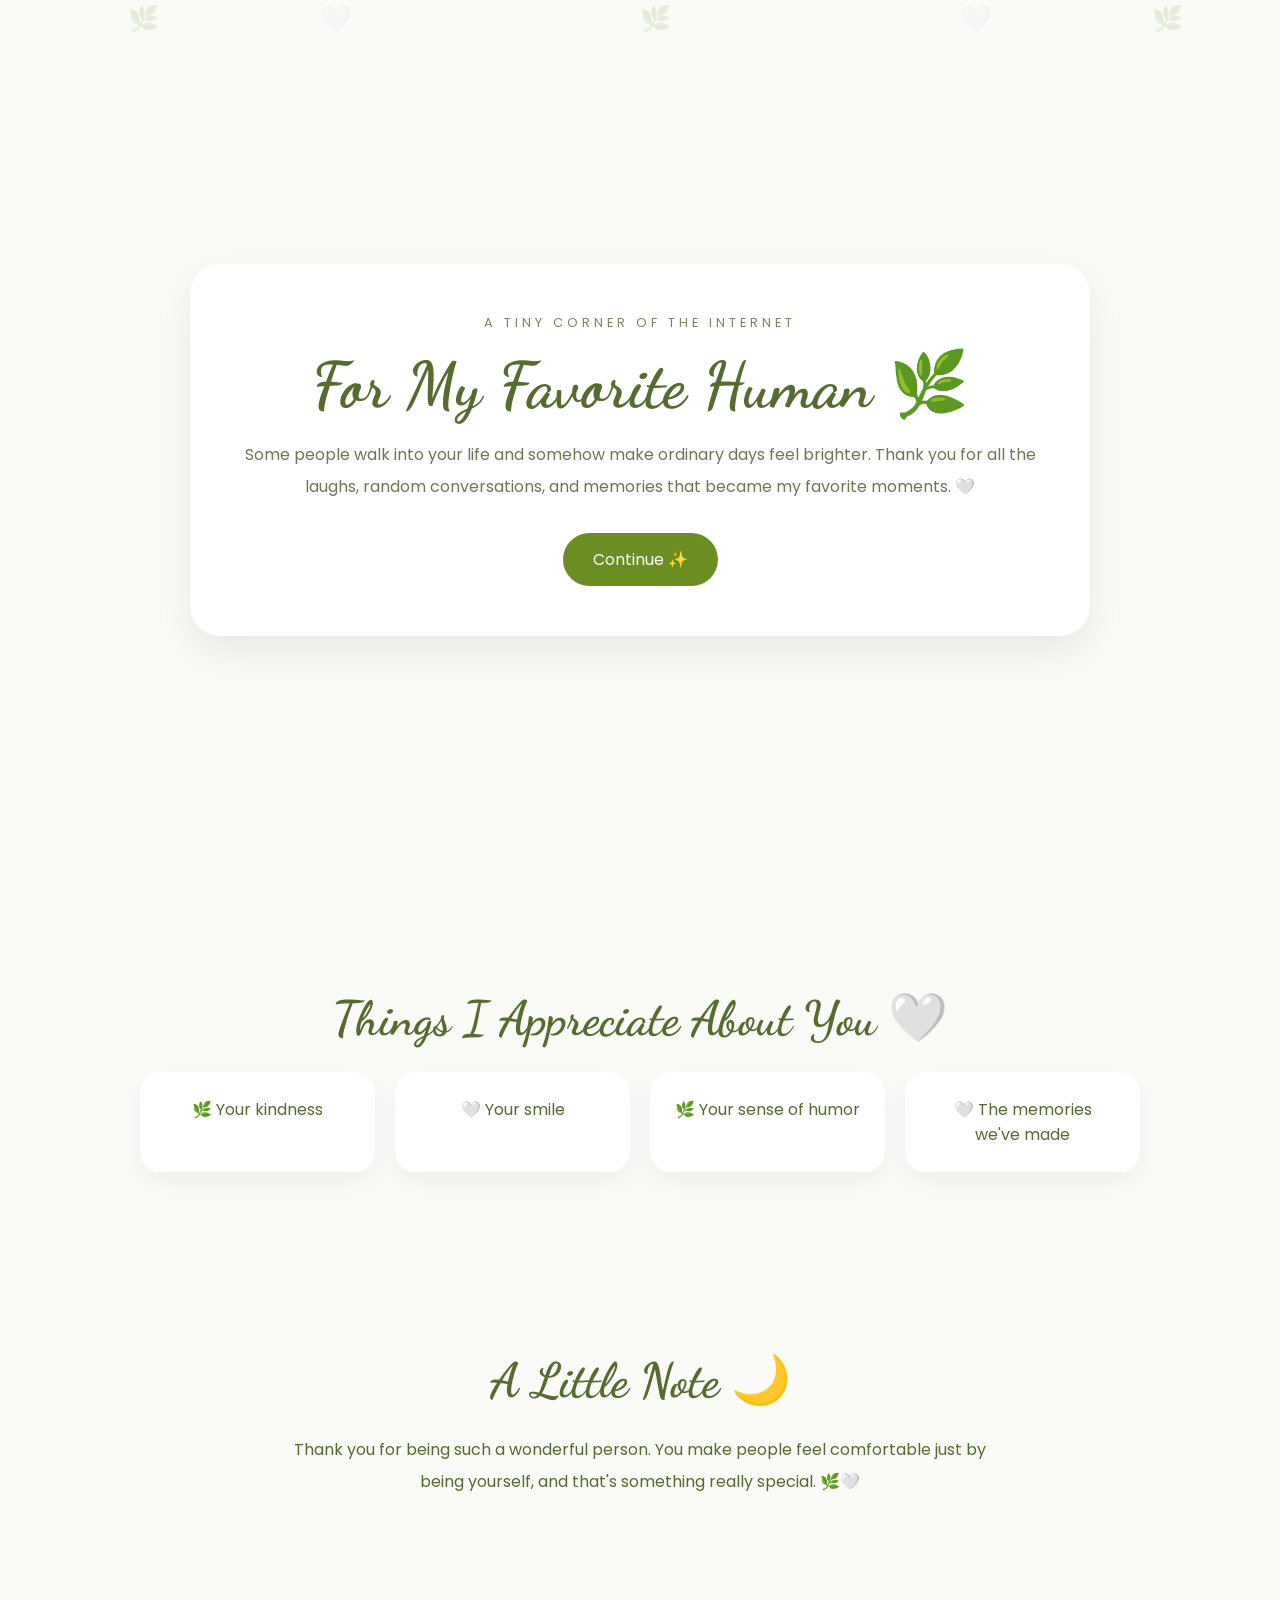
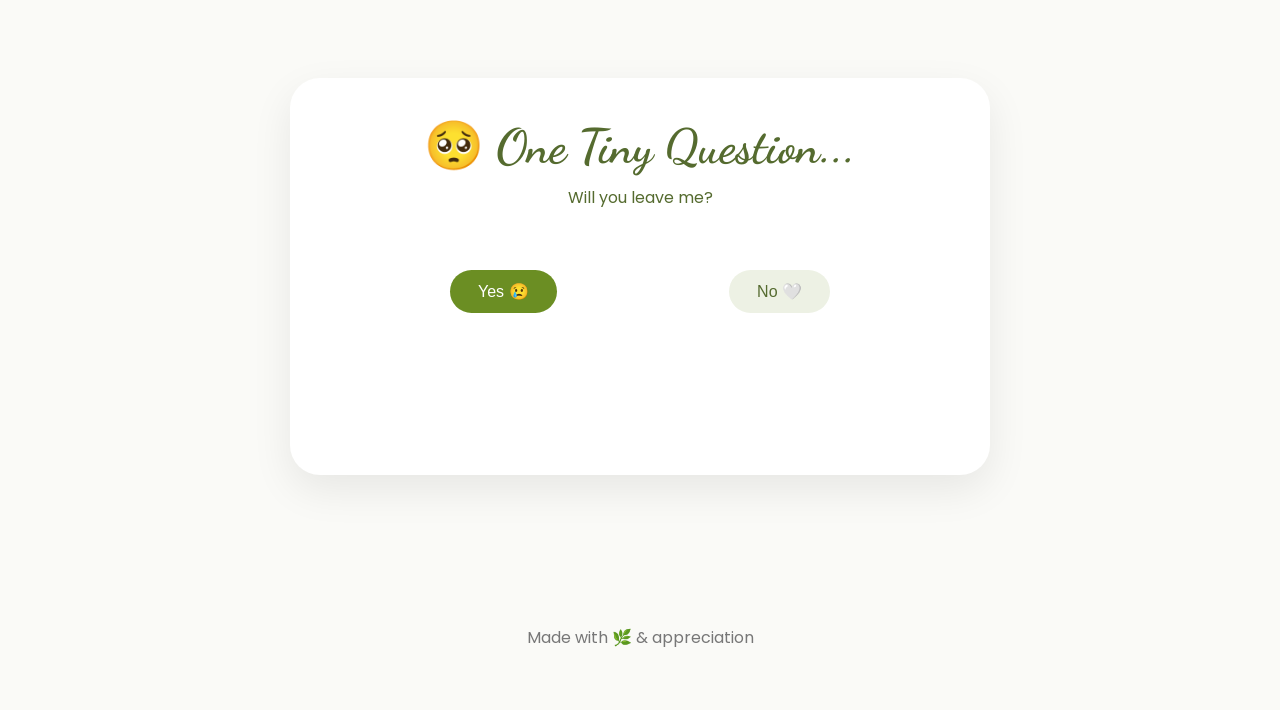
==== index.html @ 0cf13667 "Add files via upload" ====
<!DOCTYPE html>
<html lang="en">
<head>
<meta charset="UTF-8">
<meta name="viewport" content="width=device-width, initial-scale=1.0">

<title>For My Favorite Human 🌿🤍</title>

<link href="https://fonts.googleapis.com/css2?family=Poppins:wght@300;400;600&family=Dancing+Script:wght@700&display=swap" rel="stylesheet">

<style>

*{
margin:0;
padding:0;
box-sizing:border-box;
scroll-behavior:smooth;
}

body{
font-family:'Poppins',sans-serif;
background:#fafaf7;
color:#556b2f;
overflow-x:hidden;
}

/* Floating Elements */

.floating{
position:fixed;
font-size:25px;
opacity:.15;
animation:float 15s linear infinite;
pointer-events:none;
}

@keyframes float{
from{
transform:translateY(110vh) rotate(0deg);
}
to{
transform:translateY(-20vh) rotate(360deg);
}
}

/* Hero */

.hero{
min-height:100vh;
display:flex;
justify-content:center;
align-items:center;
padding:25px;
}

.card{
background:white;
max-width:900px;
padding:50px;
border-radius:30px;
text-align:center;
box-shadow:0 15px 40px rgba(0,0,0,.08);
}

.small{
letter-spacing:4px;
text-transform:uppercase;
font-size:.8rem;
color:#7a8761;
margin-bottom:15px;
}

h1{
font-family:'Dancing Script',cursive;
font-size:4rem;
margin-bottom:15px;
}

.subtitle{
line-height:2;
color:#6d7753;
}

.btn{
display:inline-block;
margin-top:30px;
padding:14px 30px;
background:#6b8e23;
color:white;
text-decoration:none;
border:none;
border-radius:40px;
cursor:pointer;
font-size:1rem;
transition:.3s;
}

.btn:hover{
transform:translateY(-3px);
}

/* Sections */

.section{
padding:90px 20px;
text-align:center;
}

.section h2{
font-family:'Dancing Script',cursive;
font-size:3rem;
margin-bottom:25px;
}

.grid{
display:grid;
grid-template-columns:repeat(auto-fit,minmax(220px,1fr));
gap:20px;
max-width:1000px;
margin:auto;
}

.box{
background:white;
padding:25px;
border-radius:20px;
box-shadow:0 10px 25px rgba(0,0,0,.05);
}

/* Question Section */

.question-card{
background:white;
max-width:700px;
margin:auto;
padding:40px;
border-radius:30px;
box-shadow:0 15px 40px rgba(0,0,0,.08);
position:relative;
}

.buttons{
height:180px;
position:relative;
margin-top:20px;
}

button{
padding:12px 28px;
border:none;
border-radius:30px;
cursor:pointer;
font-size:1rem;
}

#yesBtn{
position:absolute;
left:120px;
top:40px;
background:#6b8e23;
color:white;
}

#noBtn{
position:absolute;
right:120px;
top:40px;
background:#edf1e4;
color:#556b2f;
}

#result{
margin-top:25px;
line-height:2;
font-size:1.1rem;
}

footer{
padding:60px;
text-align:center;
color:#777;
}

</style>
</head>

<body>

<div class="floating" style="left:10%">🌿</div>
<div class="floating" style="left:25%;animation-delay:4s">🤍</div>
<div class="floating" style="left:50%;animation-delay:8s">🌿</div>
<div class="floating" style="left:75%;animation-delay:2s">🤍</div>
<div class="floating" style="left:90%;animation-delay:6s">🌿</div>

<section class="hero">

<div class="card">

<div class="small">A tiny corner of the internet</div>

<h1>For My Favorite Human 🌿</h1>

<p class="subtitle">
Some people walk into your life and somehow make
ordinary days feel brighter.

Thank you for all the laughs, random conversations,
and memories that became my favorite moments.
🤍
</p>

<a href="#appreciation" class="btn">
Continue ✨
</a>

</div>

</section>

<section class="section" id="appreciation">

<h2>Things I Appreciate About You 🤍</h2>

<div class="grid">

<div class="box">
🌿 Your kindness
</div>

<div class="box">
🤍 Your smile
</div>

<div class="box">
🌿 Your sense of humor
</div>

<div class="box">
🤍 The memories we've made
</div>

</div>

</section>

<section class="section">

<h2>A Little Note 🌙</h2>

<p style="max-width:700px;margin:auto;line-height:2;">
Thank you for being such a wonderful person.
You make people feel comfortable just by being yourself,
and that's something really special.
🌿🤍
</p>

</section>

<section class="section">

<div class="question-card">

<h2 style="margin-bottom:10px;">
🥺 One Tiny Question...
</h2>

<p>
Will you leave me?
</p>

<div class="buttons">

<button id="yesBtn">
Yes 😢
</button>

<button id="noBtn">
No 🤍
</button>

</div>

<div id="result"></div>

</div>

</section>

<footer>
Made with 🌿 & appreciation
</footer>

<script>

const yesBtn = document.getElementById("yesBtn");

function moveButton(){

const maxX = window.innerWidth - 140;
const maxY = window.innerHeight - 80;

const randomX = Math.random() * maxX;
const randomY = Math.random() * maxY;

yesBtn.style.position = "fixed";
yesBtn.style.left = randomX + "px";
yesBtn.style.top = randomY + "px";
}

yesBtn.addEventListener("mouseover", moveButton);
yesBtn.addEventListener("click", moveButton);
yesBtn.addEventListener("touchstart", moveButton);

document.getElementById("noBtn").addEventListener("click", () => {

document.getElementById("result").innerHTML = `
🌿🤍<br><br>

Yayyy! ✨<br><br>

Thank you for being such an important part of my life.

You've made so many ordinary moments feel special.

I hope we keep making memories,
sharing laughs, and staying friends
for a very, very long time. 🌿🤍
`;

});

</script>

</body>
</html>
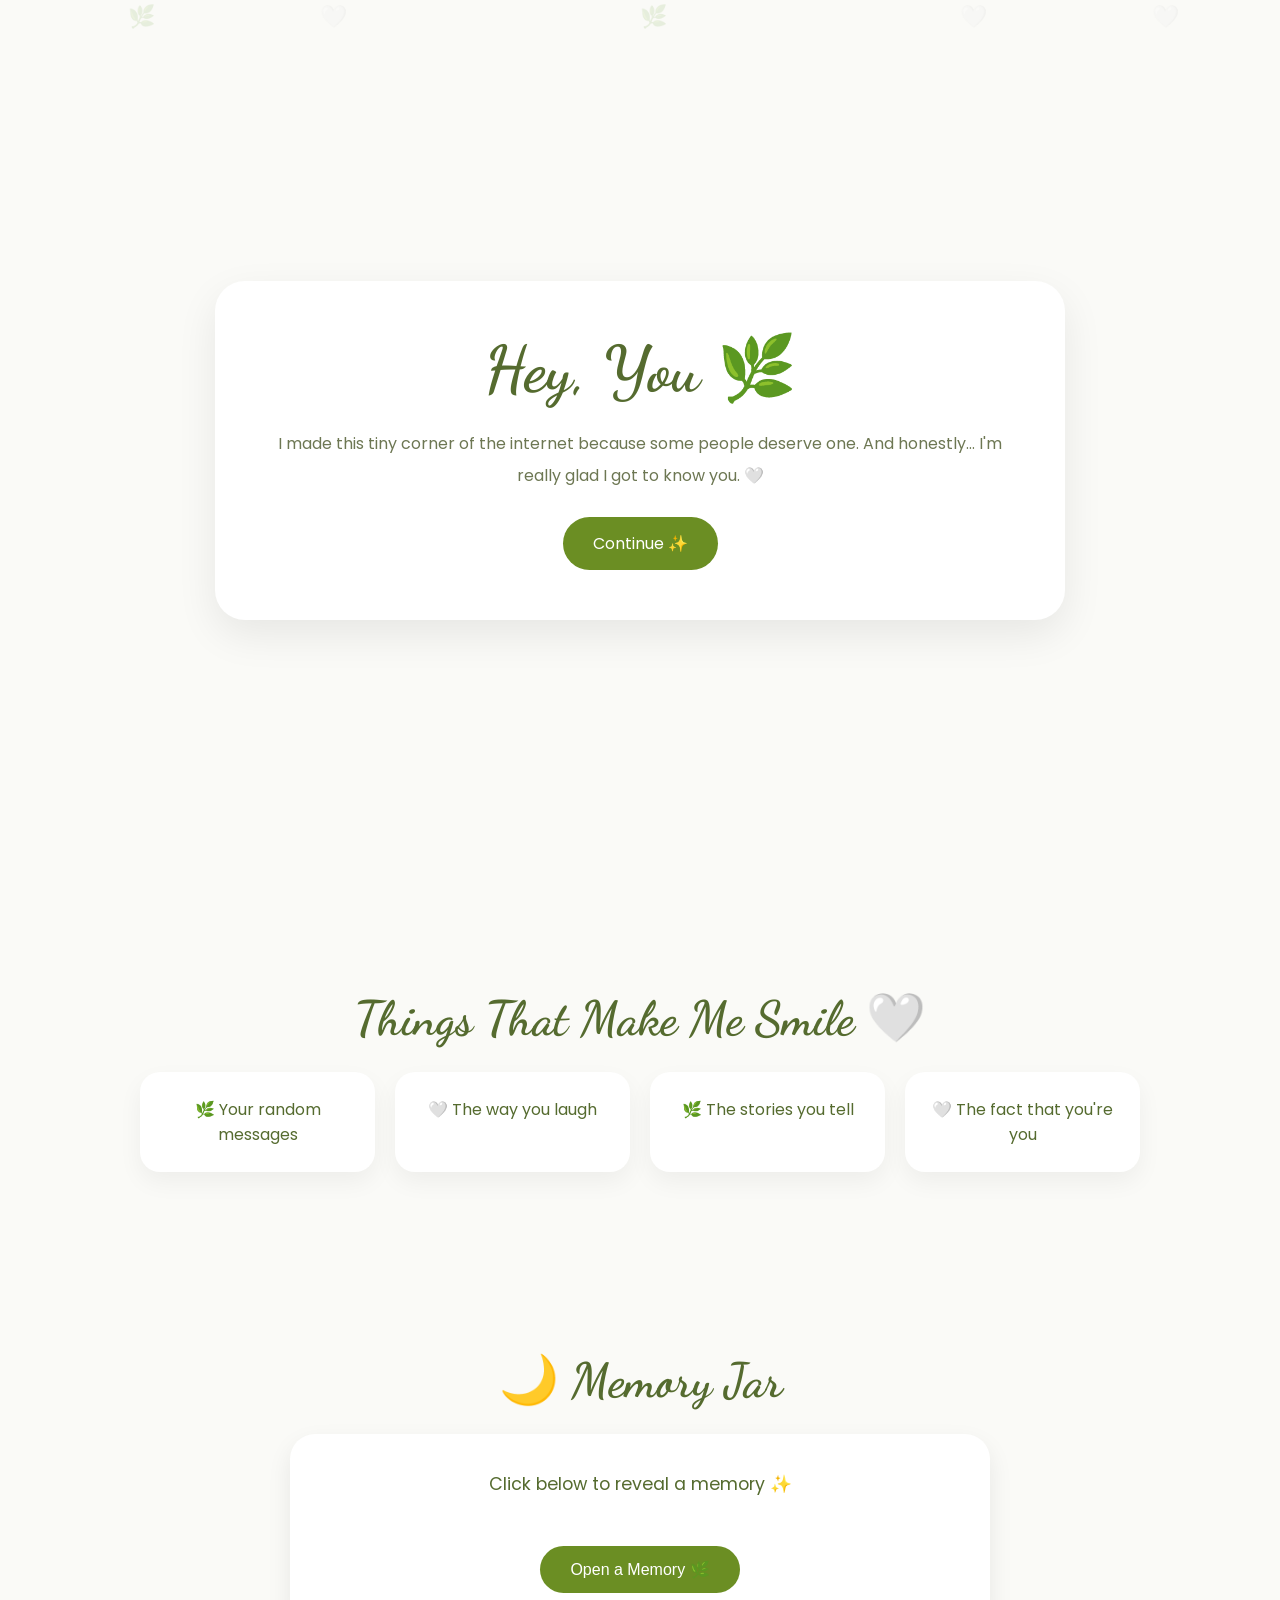
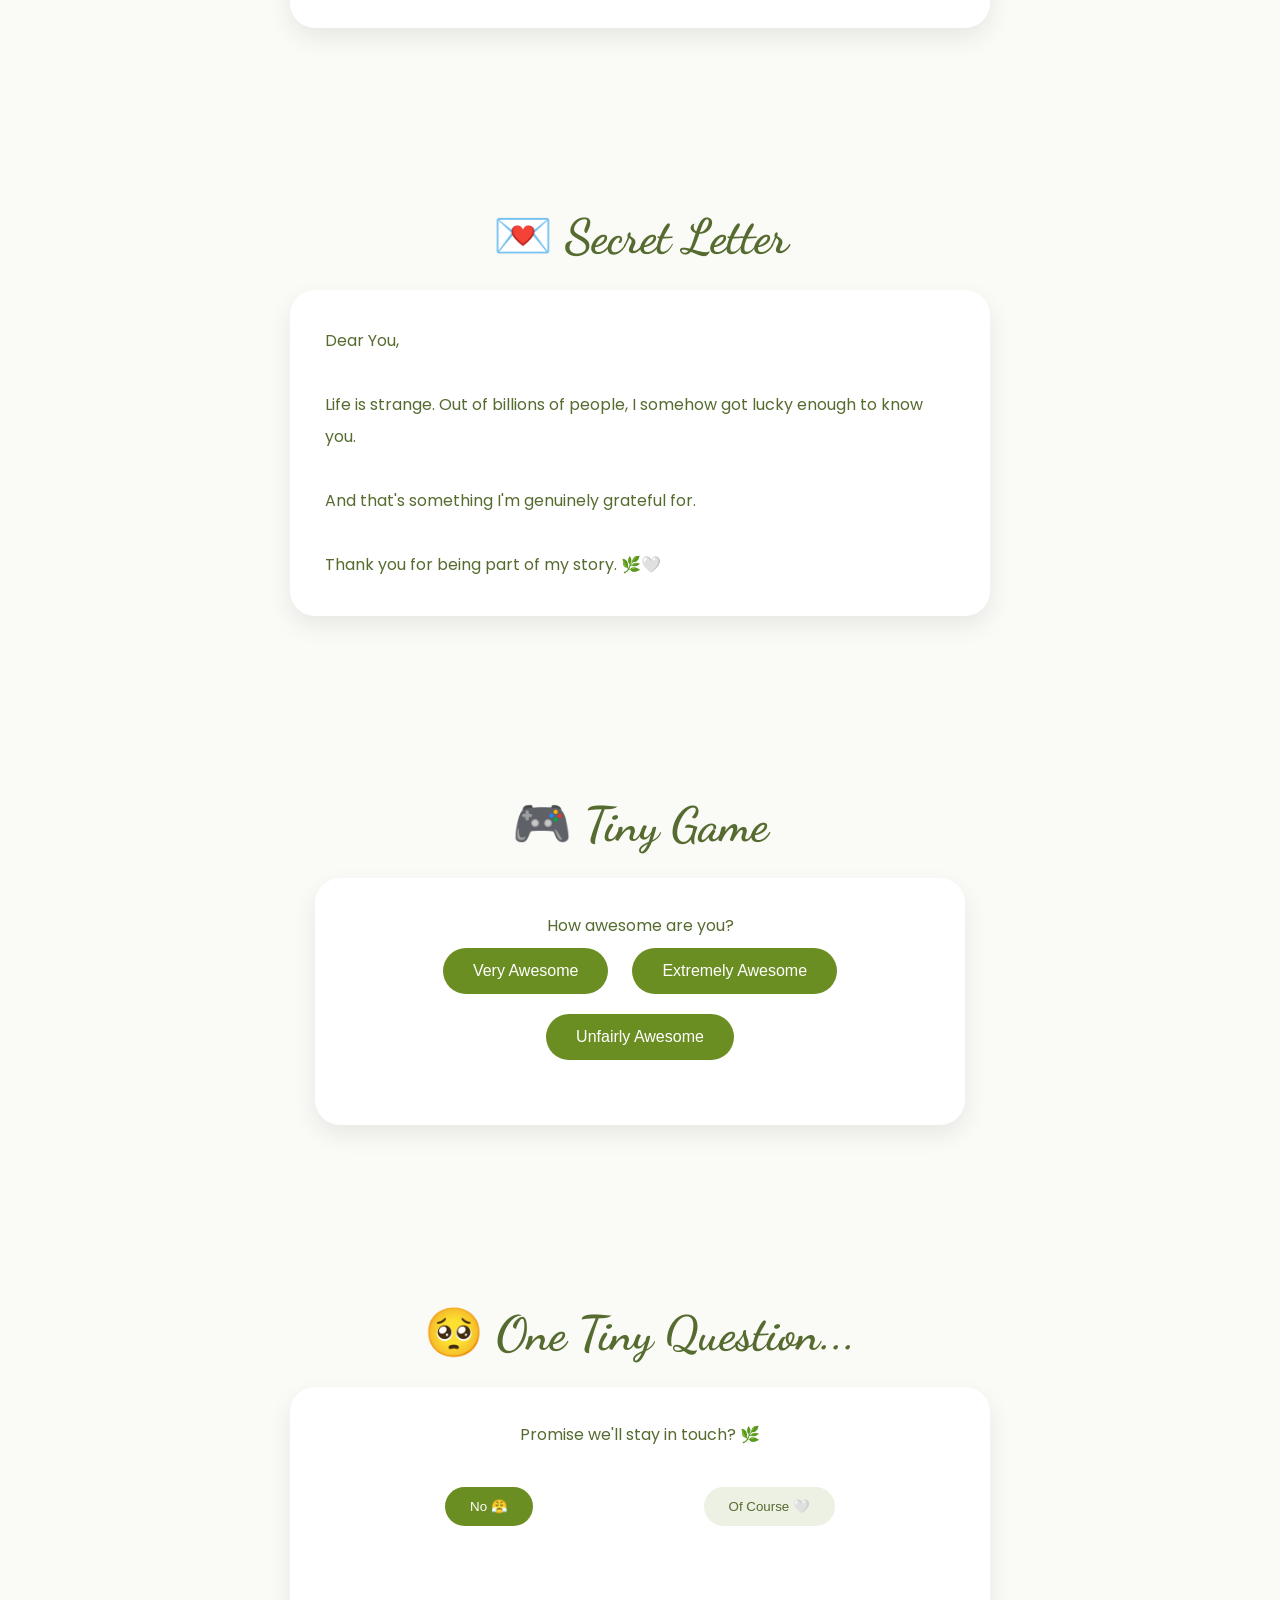
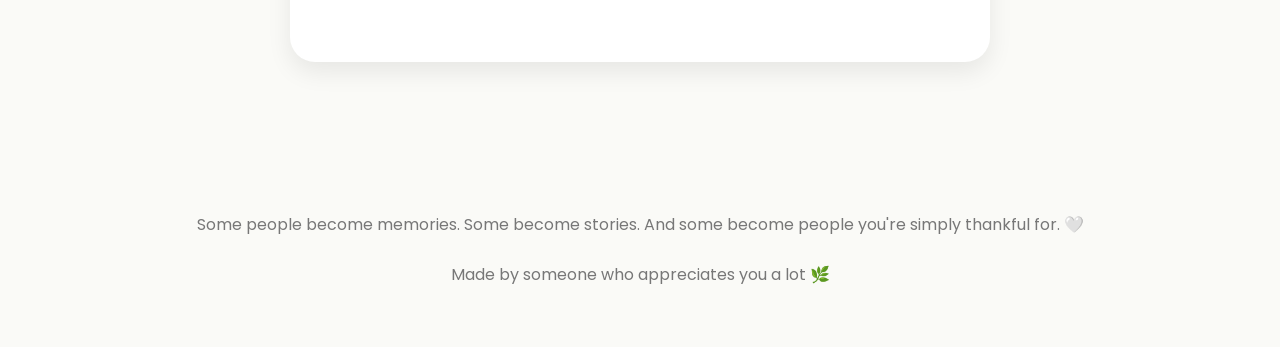
==== commit da45a5d5: "Update index.html" ====
--- a/index.html
+++ b/index.html
@@ -4,7 +4,7 @@
 <meta charset="UTF-8">
 <meta name="viewport" content="width=device-width, initial-scale=1.0">
 
-<title>For My Favorite Human 🌿🤍</title>
+<title>For Someone Important 🌿</title>
 
 <link href="https://fonts.googleapis.com/css2?family=Poppins:wght@300;400;600&family=Dancing+Script:wght@700&display=swap" rel="stylesheet">
 
@@ -24,14 +24,12 @@
 overflow-x:hidden;
 }
 
-/* Floating Elements */
-
 .floating{
 position:fixed;
-font-size:25px;
-opacity:.15;
+font-size:22px;
+opacity:.12;
+pointer-events:none;
 animation:float 15s linear infinite;
-pointer-events:none;
 }
 
 @keyframes float{
@@ -42,38 +40,28 @@
 transform:translateY(-20vh) rotate(360deg);
 }
 }
-
-/* Hero */
 
 .hero{
 min-height:100vh;
 display:flex;
 justify-content:center;
 align-items:center;
-padding:25px;
+padding:20px;
+text-align:center;
 }
 
 .card{
 background:white;
-max-width:900px;
 padding:50px;
 border-radius:30px;
-text-align:center;
+max-width:850px;
 box-shadow:0 15px 40px rgba(0,0,0,.08);
-}
-
-.small{
-letter-spacing:4px;
-text-transform:uppercase;
-font-size:.8rem;
-color:#7a8761;
-margin-bottom:15px;
 }
 
 h1{
 font-family:'Dancing Script',cursive;
 font-size:4rem;
-margin-bottom:15px;
+margin-bottom:20px;
 }
 
 .subtitle{
@@ -82,24 +70,17 @@
 }
 
 .btn{
-display:inline-block;
-margin-top:30px;
+margin-top:25px;
 padding:14px 30px;
+border:none;
+border-radius:40px;
 background:#6b8e23;
 color:white;
-text-decoration:none;
-border:none;
-border-radius:40px;
 cursor:pointer;
 font-size:1rem;
-transition:.3s;
-}
-
-.btn:hover{
-transform:translateY(-3px);
-}
-
-/* Sections */
+text-decoration:none;
+display:inline-block;
+}
 
 .section{
 padding:90px 20px;
@@ -125,54 +106,89 @@
 padding:25px;
 border-radius:20px;
 box-shadow:0 10px 25px rgba(0,0,0,.05);
-}
-
-/* Question Section */
-
-.question-card{
+cursor:pointer;
+transition:.3s;
+}
+
+.box:hover{
+transform:translateY(-5px);
+}
+
+.jar{
 background:white;
 max-width:700px;
 margin:auto;
-padding:40px;
-border-radius:30px;
-box-shadow:0 15px 40px rgba(0,0,0,.08);
-position:relative;
+padding:35px;
+border-radius:25px;
+box-shadow:0 10px 25px rgba(0,0,0,.08);
+}
+
+#memoryText{
+font-size:1.1rem;
+line-height:1.8;
+margin-bottom:20px;
+}
+
+.letter{
+background:white;
+max-width:700px;
+margin:auto;
+padding:35px;
+border-radius:25px;
+box-shadow:0 10px 25px rgba(0,0,0,.08);
+line-height:2;
+text-align:left;
+}
+
+.game{
+background:white;
+max-width:650px;
+margin:auto;
+padding:35px;
+border-radius:25px;
+box-shadow:0 10px 25px rgba(0,0,0,.08);
+}
+
+.game button{
+margin:10px;
+}
+
+.question{
+background:white;
+max-width:700px;
+margin:auto;
+padding:35px;
+border-radius:25px;
+box-shadow:0 10px 25px rgba(0,0,0,.08);
 }
 
 .buttons{
 height:180px;
 position:relative;
-margin-top:20px;
-}
-
-button{
-padding:12px 28px;
-border:none;
-border-radius:30px;
-cursor:pointer;
-font-size:1rem;
 }
 
 #yesBtn{
 position:absolute;
 left:120px;
 top:40px;
+padding:12px 25px;
 background:#6b8e23;
 color:white;
+border:none;
+border-radius:30px;
+cursor:pointer;
 }
 
 #noBtn{
 position:absolute;
 right:120px;
 top:40px;
+padding:12px 25px;
 background:#edf1e4;
 color:#556b2f;
-}
-
-#result{
-margin-top:25px;
-line-height:2;
-font-size:1.1rem;
+border:none;
+border-radius:30px;
+cursor:pointer;
 }
 
 footer{
@@ -181,63 +197,69 @@
 color:#777;
 }
 
+@media(max-width:600px){
+
+h1{
+font-size:3rem;
+}
+
+#yesBtn{
+left:20px;
+}
+
+#noBtn{
+right:20px;
+}
+
+}
+
 </style>
 </head>
-
 <body>
 
 <div class="floating" style="left:10%">🌿</div>
 <div class="floating" style="left:25%;animation-delay:4s">🤍</div>
 <div class="floating" style="left:50%;animation-delay:8s">🌿</div>
 <div class="floating" style="left:75%;animation-delay:2s">🤍</div>
-<div class="floating" style="left:90%;animation-delay:6s">🌿</div>
+<div class="floating" style="left:90%;animation-delay:6s">🤍</div>
 
 <section class="hero">
 
 <div class="card">
 
-<div class="small">A tiny corner of the internet</div>
-
-<h1>For My Favorite Human 🌿</h1>
+<h1>Hey, You 🌿</h1>
 
 <p class="subtitle">
-Some people walk into your life and somehow make
-ordinary days feel brighter.
-
-Thank you for all the laughs, random conversations,
-and memories that became my favorite moments.
+
+I made this tiny corner of the internet because some people deserve one.
+
+And honestly...
+
+I'm really glad I got to know you.
+
 🤍
+
 </p>
 
-<a href="#appreciation" class="btn">
-Continue ✨
-</a>
-
-</div>
-
-</section>
-
-<section class="section" id="appreciation">
-
-<h2>Things I Appreciate About You 🤍</h2>
+<a href="#appreciate" class="btn">Continue ✨</a>
+
+</div>
+
+</section>
+
+<section class="section" id="appreciate">
+
+<h2>Things That Make Me Smile 🤍</h2>
 
 <div class="grid">
 
-<div class="box">
-🌿 Your kindness
-</div>
-
-<div class="box">
-🤍 Your smile
-</div>
-
-<div class="box">
-🌿 Your sense of humor
-</div>
-
-<div class="box">
-🤍 The memories we've made
-</div>
+<div class="box">🌿 Your random messages</div>
+
+<div class="box">🤍 The way you laugh</div>
+
+<div class="box">🌿 The stories you tell</div>
+
+<div class="box">🤍 The fact that you're you</div>
 
 </div>
 
@@ -245,86 +267,197 @@
 
 <section class="section">
 
-<h2>A Little Note 🌙</h2>
-
-<p style="max-width:700px;margin:auto;line-height:2;">
-Thank you for being such a wonderful person.
-You make people feel comfortable just by being yourself,
-and that's something really special.
+<h2>🌙 Memory Jar</h2>
+
+<div class="jar">
+
+<p id="memoryText">
+
+Click below to reveal a memory ✨
+
+</p>
+
+<button class="btn" onclick="openMemory()">
+Open a Memory 🌿
+</button>
+
+</div>
+
+</section>
+
+<section class="section">
+
+<h2>💌 Secret Letter</h2>
+
+<div class="letter">
+
+Dear You,
+
+<br><br>
+
+Life is strange.
+
+Out of billions of people,
+
+I somehow got lucky enough
+
+to know you.
+
+<br><br>
+
+And that's something
+
+I'm genuinely grateful for.
+
+<br><br>
+
+Thank you for being part of my story.
+
 🌿🤍
-</p>
+
+</div>
 
 </section>
 
 <section class="section">
 
-<div class="question-card">
-
-<h2 style="margin-bottom:10px;">
-🥺 One Tiny Question...
-</h2>
-
-<p>
-Will you leave me?
-</p>
+<h2>🎮 Tiny Game</h2>
+
+<div class="game">
+
+<p>How awesome are you?</p>
+
+<button class="btn" onclick="winGame()">
+Very Awesome
+</button>
+
+<button class="btn" onclick="winGame()">
+Extremely Awesome
+</button>
+
+<button class="btn" onclick="winGame()">
+Unfairly Awesome
+</button>
+
+<p id="gameResult" style="margin-top:20px;"></p>
+
+</div>
+
+</section>
+
+<section class="section">
+
+<h2>🥺 One Tiny Question...</h2>
+
+<div class="question">
+
+<p>Promise we'll stay in touch? 🌿</p>
 
 <div class="buttons">
 
 <button id="yesBtn">
-Yes 😢
+No 😤
 </button>
 
 <button id="noBtn">
-No 🤍
-</button>
-
-</div>
-
-<div id="result"></div>
+Of Course 🤍
+</button>
+
+</div>
+
+<div id="finalMessage"></div>
 
 </div>
 
 </section>
 
 <footer>
-Made with 🌿 & appreciation
+
+Some people become memories.
+
+Some become stories.
+
+And some become people you're simply thankful for.
+
+🤍
+
+<br><br>
+
+Made by someone who appreciates you a lot 🌿
+
 </footer>
 
 <script>
 
-const yesBtn = document.getElementById("yesBtn");
+const memories = [
+
+"✨ Not every good memory is a big moment. Sometimes it's just talking to the right person.",
+
+"✨ Some conversations end, but some stay in your head for days.",
+
+"✨ You turned ordinary moments into good memories.",
+
+"✨ Thank you for making random days feel a little less random.",
+
+"✨ Some people don't realize how much brighter they make other people's lives."
+
+];
+
+function openMemory(){
+
+const random =
+Math.floor(Math.random()*memories.length);
+
+document.getElementById("memoryText").innerHTML =
+memories[random];
+
+}
+
+function winGame(){
+
+document.getElementById("gameResult").innerHTML =
+"🏆 Correct Answer! You are officially Unfairly Awesome.";
+
+}
+
+const runBtn = document.getElementById("yesBtn");
 
 function moveButton(){
 
-const maxX = window.innerWidth - 140;
+const maxX = window.innerWidth - 150;
 const maxY = window.innerHeight - 80;
 
-const randomX = Math.random() * maxX;
-const randomY = Math.random() * maxY;
-
-yesBtn.style.position = "fixed";
-yesBtn.style.left = randomX + "px";
-yesBtn.style.top = randomY + "px";
-}
-
-yesBtn.addEventListener("mouseover", moveButton);
-yesBtn.addEventListener("click", moveButton);
-yesBtn.addEventListener("touchstart", moveButton);
-
-document.getElementById("noBtn").addEventListener("click", () => {
-
-document.getElementById("result").innerHTML = `
-🌿🤍<br><br>
-
-Yayyy! ✨<br><br>
-
-Thank you for being such an important part of my life.
-
-You've made so many ordinary moments feel special.
-
-I hope we keep making memories,
-sharing laughs, and staying friends
-for a very, very long time. 🌿🤍
+const x = Math.random()*maxX;
+const y = Math.random()*maxY;
+
+runBtn.style.position="fixed";
+runBtn.style.left=x+"px";
+runBtn.style.top=y+"px";
+
+}
+
+runBtn.addEventListener("mouseover",moveButton);
+runBtn.addEventListener("touchstart",moveButton);
+runBtn.addEventListener("click",moveButton);
+
+document.getElementById("noBtn").addEventListener("click",()=>{
+
+document.getElementById("finalMessage").innerHTML=`
+
+<br><br>
+
+🏆 Achievement Unlocked
+
+<br><br>
+
+Bestie Status: Permanent 🌿🤍
+
+<br><br>
+
+Thank you for being part of my life.
+
+Now go drink some water. ✨
+
 `;
 
 });
@@ -332,4 +465,4 @@
 </script>
 
 </body>
-</html>+</html>
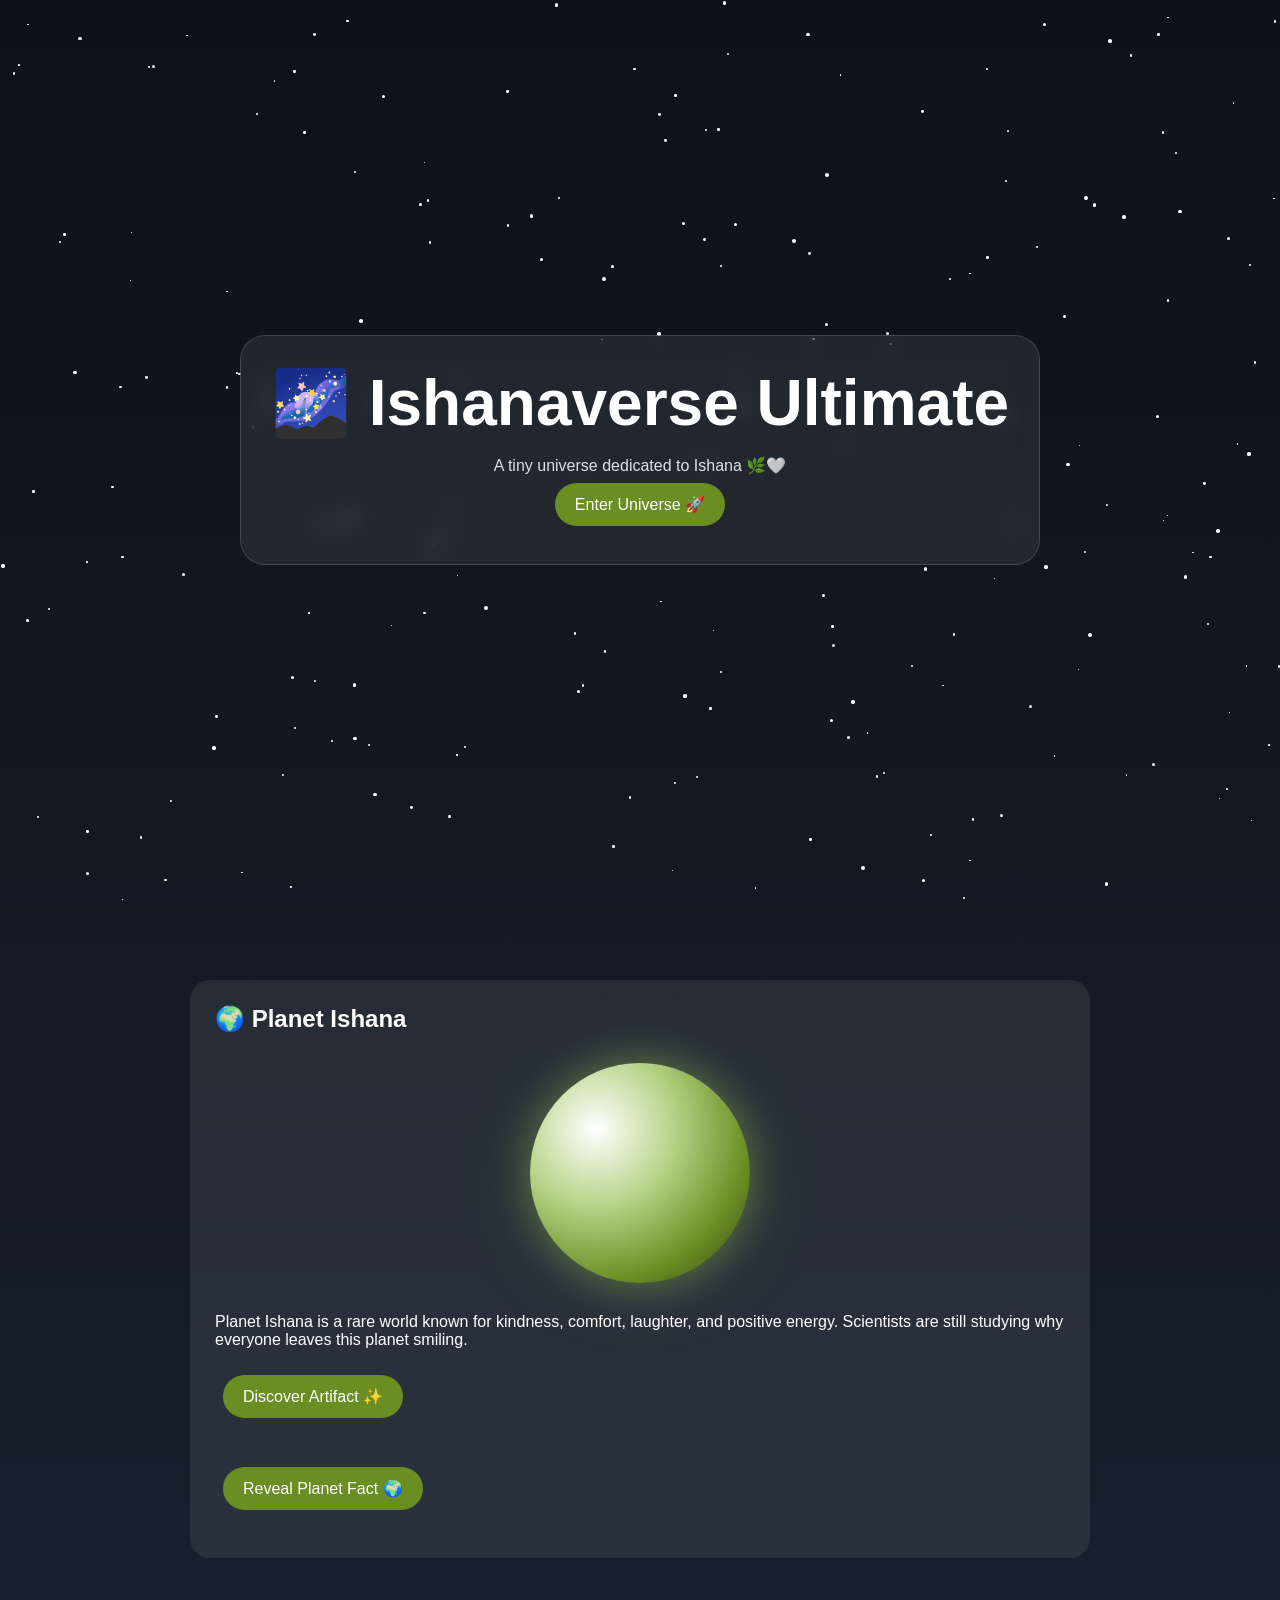
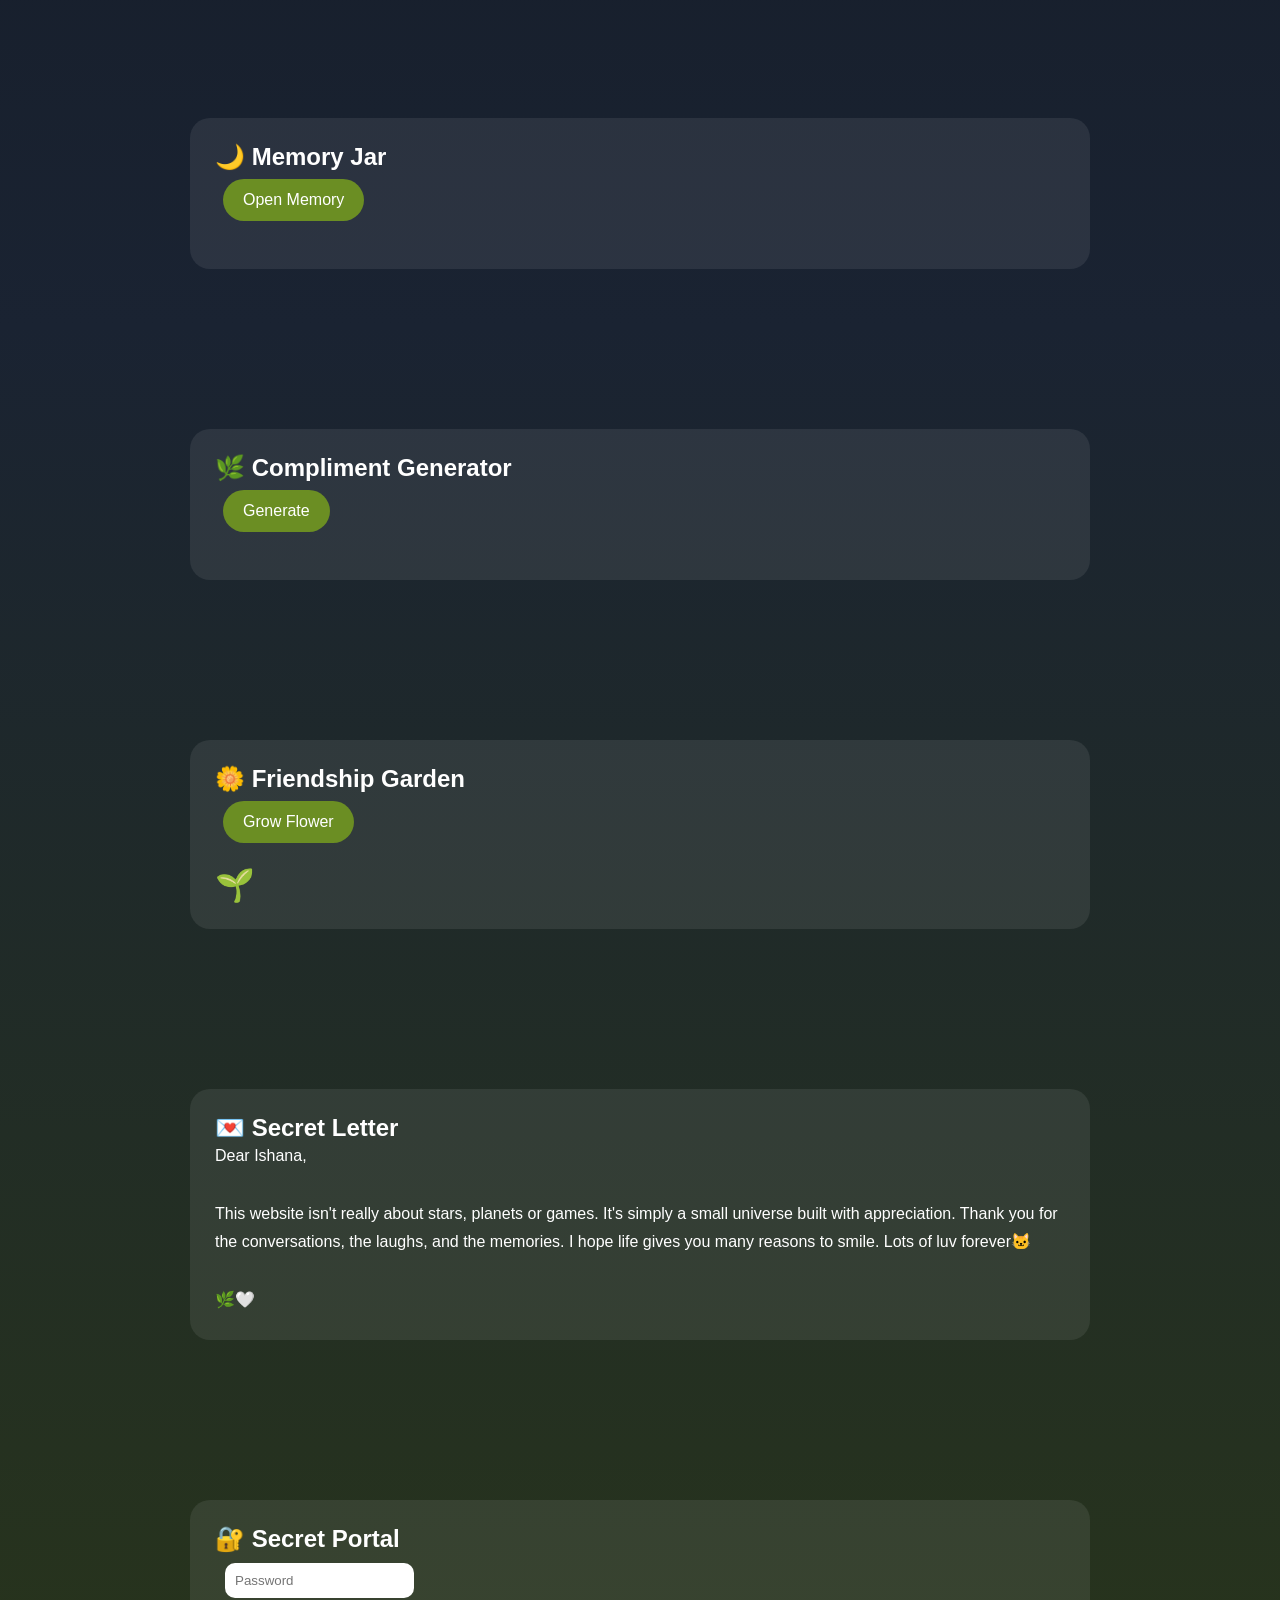
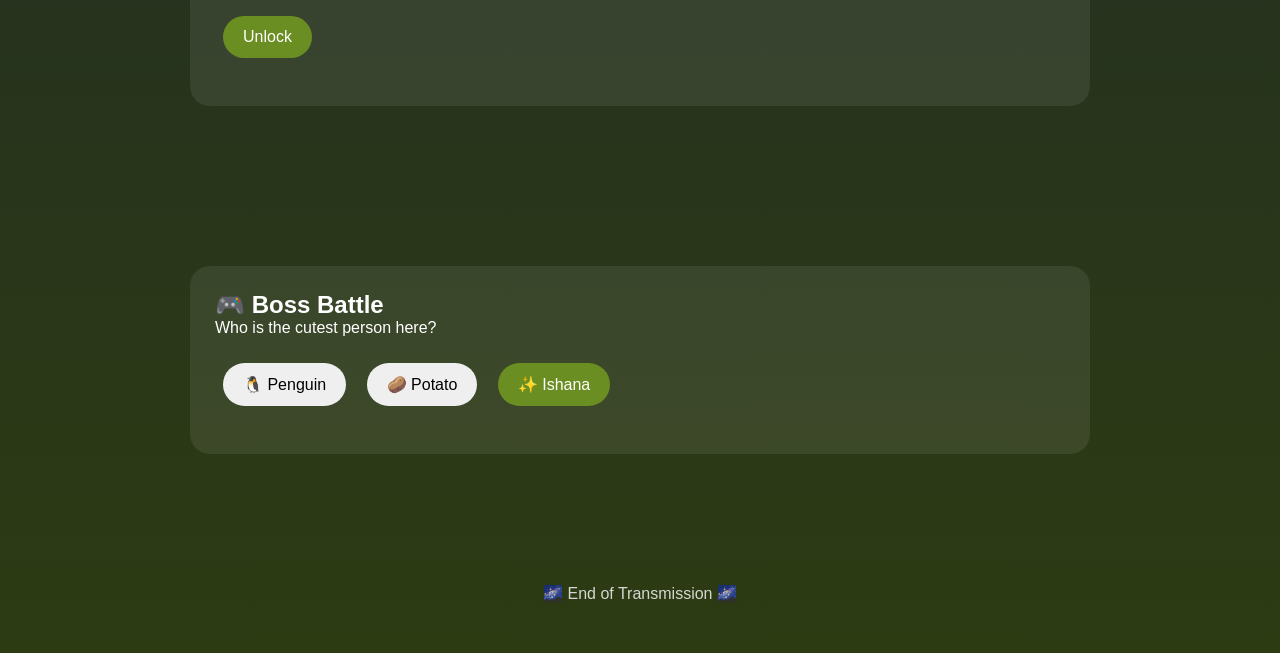
==== commit 79ebf0fa: "Update index.html" ====
--- a/index.html
+++ b/index.html
@@ -1,468 +1,491 @@
-<!DOCTYPE html>
-<html lang="en">
-<head>
-<meta charset="UTF-8">
-<meta name="viewport" content="width=device-width, initial-scale=1.0">
-
-<title>For Someone Important 🌿</title>
-
-<link href="https://fonts.googleapis.com/css2?family=Poppins:wght@300;400;600&family=Dancing+Script:wght@700&display=swap" rel="stylesheet">
-
-<style>
-
-*{
-margin:0;
-padding:0;
-box-sizing:border-box;
-scroll-behavior:smooth;
-}
-
-body{
-font-family:'Poppins',sans-serif;
-background:#fafaf7;
-color:#556b2f;
-overflow-x:hidden;
-}
-
-.floating{
-position:fixed;
-font-size:22px;
-opacity:.12;
-pointer-events:none;
-animation:float 15s linear infinite;
-}
-
-@keyframes float{
-from{
-transform:translateY(110vh) rotate(0deg);
-}
-to{
-transform:translateY(-20vh) rotate(360deg);
-}
-}
-
-.hero{
-min-height:100vh;
-display:flex;
-justify-content:center;
-align-items:center;
-padding:20px;
-text-align:center;
-}
-
-.card{
-background:white;
-padding:50px;
-border-radius:30px;
-max-width:850px;
-box-shadow:0 15px 40px rgba(0,0,0,.08);
-}
-
-h1{
-font-family:'Dancing Script',cursive;
-font-size:4rem;
-margin-bottom:20px;
-}
-
-.subtitle{
-line-height:2;
-color:#6d7753;
-}
-
-.btn{
-margin-top:25px;
-padding:14px 30px;
-border:none;
-border-radius:40px;
-background:#6b8e23;
-color:white;
-cursor:pointer;
-font-size:1rem;
-text-decoration:none;
-display:inline-block;
-}
-
-.section{
-padding:90px 20px;
-text-align:center;
-}
-
-.section h2{
-font-family:'Dancing Script',cursive;
-font-size:3rem;
-margin-bottom:25px;
-}
-
-.grid{
-display:grid;
-grid-template-columns:repeat(auto-fit,minmax(220px,1fr));
-gap:20px;
-max-width:1000px;
-margin:auto;
-}
-
-.box{
-background:white;
-padding:25px;
-border-radius:20px;
-box-shadow:0 10px 25px rgba(0,0,0,.05);
-cursor:pointer;
-transition:.3s;
-}
-
-.box:hover{
-transform:translateY(-5px);
-}
-
-.jar{
-background:white;
-max-width:700px;
-margin:auto;
-padding:35px;
-border-radius:25px;
-box-shadow:0 10px 25px rgba(0,0,0,.08);
-}
-
-#memoryText{
-font-size:1.1rem;
-line-height:1.8;
-margin-bottom:20px;
-}
-
-.letter{
-background:white;
-max-width:700px;
-margin:auto;
-padding:35px;
-border-radius:25px;
-box-shadow:0 10px 25px rgba(0,0,0,.08);
-line-height:2;
-text-align:left;
-}
-
-.game{
-background:white;
-max-width:650px;
-margin:auto;
-padding:35px;
-border-radius:25px;
-box-shadow:0 10px 25px rgba(0,0,0,.08);
-}
-
-.game button{
-margin:10px;
-}
-
-.question{
-background:white;
-max-width:700px;
-margin:auto;
-padding:35px;
-border-radius:25px;
-box-shadow:0 10px 25px rgba(0,0,0,.08);
-}
-
-.buttons{
-height:180px;
-position:relative;
-}
-
-#yesBtn{
-position:absolute;
-left:120px;
-top:40px;
-padding:12px 25px;
-background:#6b8e23;
-color:white;
-border:none;
-border-radius:30px;
-cursor:pointer;
-}
-
-#noBtn{
-position:absolute;
-right:120px;
-top:40px;
-padding:12px 25px;
-background:#edf1e4;
-color:#556b2f;
-border:none;
-border-radius:30px;
-cursor:pointer;
-}
-
-footer{
-padding:60px;
-text-align:center;
-color:#777;
-}
-
-@media(max-width:600px){
-
-h1{
-font-size:3rem;
-}
-
-#yesBtn{
-left:20px;
-}
-
-#noBtn{
-right:20px;
-}
-
-}
-
-</style>
-</head>
-<body>
-
-<div class="floating" style="left:10%">🌿</div>
-<div class="floating" style="left:25%;animation-delay:4s">🤍</div>
-<div class="floating" style="left:50%;animation-delay:8s">🌿</div>
-<div class="floating" style="left:75%;animation-delay:2s">🤍</div>
-<div class="floating" style="left:90%;animation-delay:6s">🤍</div>
-
-<section class="hero">
-
-<div class="card">
-
-<h1>Hey, You 🌿</h1>
-
-<p class="subtitle">
-
-I made this tiny corner of the internet because some people deserve one.
-
-And honestly...
-
-I'm really glad I got to know you.
-
-🤍
-
-</p>
-
-<a href="#appreciate" class="btn">Continue ✨</a>
-
-</div>
-
-</section>
-
-<section class="section" id="appreciate">
-
-<h2>Things That Make Me Smile 🤍</h2>
-
-<div class="grid">
-
-<div class="box">🌿 Your random messages</div>
-
-<div class="box">🤍 The way you laugh</div>
-
-<div class="box">🌿 The stories you tell</div>
-
-<div class="box">🤍 The fact that you're you</div>
-
-</div>
-
-</section>
-
-<section class="section">
-
-<h2>🌙 Memory Jar</h2>
-
-<div class="jar">
-
-<p id="memoryText">
-
-Click below to reveal a memory ✨
-
-</p>
-
-<button class="btn" onclick="openMemory()">
-Open a Memory 🌿
-</button>
-
-</div>
-
-</section>
-
-<section class="section">
-
-<h2>💌 Secret Letter</h2>
-
-<div class="letter">
-
-Dear You,
-
-<br><br>
-
-Life is strange.
-
-Out of billions of people,
-
-I somehow got lucky enough
-
-to know you.
-
-<br><br>
-
-And that's something
-
-I'm genuinely grateful for.
-
-<br><br>
-
-Thank you for being part of my story.
-
-🌿🤍
-
-</div>
-
-</section>
-
-<section class="section">
-
-<h2>🎮 Tiny Game</h2>
-
-<div class="game">
-
-<p>How awesome are you?</p>
-
-<button class="btn" onclick="winGame()">
-Very Awesome
-</button>
-
-<button class="btn" onclick="winGame()">
-Extremely Awesome
-</button>
-
-<button class="btn" onclick="winGame()">
-Unfairly Awesome
-</button>
-
-<p id="gameResult" style="margin-top:20px;"></p>
-
-</div>
-
-</section>
-
-<section class="section">
-
-<h2>🥺 One Tiny Question...</h2>
-
-<div class="question">
-
-<p>Promise we'll stay in touch? 🌿</p>
-
-<div class="buttons">
-
-<button id="yesBtn">
-No 😤
-</button>
-
-<button id="noBtn">
-Of Course 🤍
-</button>
-
-</div>
-
-<div id="finalMessage"></div>
-
-</div>
-
-</section>
-
-<footer>
-
-Some people become memories.
-
-Some become stories.
-
-And some become people you're simply thankful for.
-
-🤍
-
-<br><br>
-
-Made by someone who appreciates you a lot 🌿
-
-</footer>
-
-<script>
-
-const memories = [
-
-"✨ Not every good memory is a big moment. Sometimes it's just talking to the right person.",
-
-"✨ Some conversations end, but some stay in your head for days.",
-
-"✨ You turned ordinary moments into good memories.",
-
-"✨ Thank you for making random days feel a little less random.",
-
-"✨ Some people don't realize how much brighter they make other people's lives."
-
-];
-
-function openMemory(){
-
-const random =
-Math.floor(Math.random()*memories.length);
-
-document.getElementById("memoryText").innerHTML =
-memories[random];
-
-}
-
-function winGame(){
-
-document.getElementById("gameResult").innerHTML =
-"🏆 Correct Answer! You are officially Unfairly Awesome.";
-
-}
-
-const runBtn = document.getElementById("yesBtn");
-
-function moveButton(){
-
-const maxX = window.innerWidth - 150;
-const maxY = window.innerHeight - 80;
-
-const x = Math.random()*maxX;
-const y = Math.random()*maxY;
-
-runBtn.style.position="fixed";
-runBtn.style.left=x+"px";
-runBtn.style.top=y+"px";
-
-}
-
-runBtn.addEventListener("mouseover",moveButton);
-runBtn.addEventListener("touchstart",moveButton);
-runBtn.addEventListener("click",moveButton);
-
-document.getElementById("noBtn").addEventListener("click",()=>{
-
-document.getElementById("finalMessage").innerHTML=`
-
-<br><br>
-
-🏆 Achievement Unlocked
-
-<br><br>
-
-Bestie Status: Permanent 🌿🤍
-
-<br><br>
-
-Thank you for being part of my life.
-
-Now go drink some water. ✨
-
-`;
-
-});
-
-</script>
-
-</body>
-</html>
+<!DOCTYPE html>
+<html lang="en">
+<head>
+<meta charset="UTF-8">
+<meta name="viewport" content="width=device-width, initial-scale=1.0">
+<title>Ishanaverse Ultimate 🌌</title>
+
+<style>
+*{
+margin:0;
+padding:0;
+box-sizing:border-box;
+font-family:Poppins,sans-serif;
+}
+
+body{
+background:linear-gradient(180deg,#0d1117,#1a2332,#2d3b13);
+color:white;
+overflow-x:hidden;
+}
+
+#stars{
+position:fixed;
+inset:0;
+pointer-events:none;
+}
+
+.star{
+position:absolute;
+background:white;
+border-radius:50%;
+animation:twinkle 3s infinite alternate;
+}
+
+@keyframes twinkle{
+from{opacity:.2}
+to{opacity:1}
+}
+
+.hero{
+min-height:100vh;
+display:flex;
+justify-content:center;
+align-items:center;
+text-align:center;
+padding:20px;
+}
+
+.glass{
+background:rgba(255,255,255,.08);
+backdrop-filter:blur(10px);
+border:1px solid rgba(255,255,255,.15);
+border-radius:25px;
+padding:30px;
+max-width:900px;
+}
+
+h1{
+font-size:4rem;
+}
+
+.subtitle{
+margin-top:15px;
+opacity:.85;
+}
+
+.btn{
+padding:12px 20px;
+border:none;
+border-radius:999px;
+cursor:pointer;
+margin:8px;
+font-size:1rem;
+}
+
+.primary{
+background:#6b8e23;
+color:white;
+}
+
+.section{
+padding:80px 20px;
+}
+
+.card{
+background:rgba(255,255,255,.08);
+border-radius:20px;
+padding:25px;
+max-width:900px;
+margin:auto;
+}
+
+.planet{
+width:220px;
+height:220px;
+margin:30px auto;
+border-radius:50%;
+background:
+radial-gradient(circle at 30% 30%,
+#ffffff,
+#b8d48a 35%,
+#6b8e23 70%,
+#2d3b13);
+box-shadow:
+0 0 40px rgba(141,178,85,.5),
+0 0 80px rgba(141,178,85,.2);
+animation:
+spin 18s linear infinite,
+floaty 5s ease-in-out infinite;
+}
+
+@keyframes spin{
+from{transform:rotate(0deg)}
+to{transform:rotate(360deg)}
+}
+
+@keyframes floaty{
+0%,100%{translate:0 0}
+50%{translate:0 -15px}
+}
+
+.output{
+margin-top:15px;
+font-size:1.1rem;
+}
+
+#garden{
+font-size:2rem;
+word-wrap:break-word;
+margin-top:15px;
+}
+
+footer{
+padding:50px;
+text-align:center;
+opacity:.8;
+}
+</style>
+</head>
+
+<body>
+
+<div id="stars"></div>
+
+<section class="hero">
+<div class="glass">
+
+<h1>🌌 Ishanaverse Ultimate</h1>
+
+<p class="subtitle">
+A tiny universe dedicated to Ishana 🌿🤍
+</p>
+
+<a href="#planet">
+<button class="btn primary">
+Enter Universe 🚀
+</button>
+</a>
+
+</div>
+</section>
+
+<section id="planet" class="section">
+
+<div class="card">
+
+<h2>🌍 Planet Ishana</h2>
+
+<div class="planet"></div>
+
+<p>
+Planet Ishana is a rare world known for kindness,
+comfort, laughter, and positive energy.
+Scientists are still studying why everyone leaves
+this planet smiling.
+</p>
+
+<br>
+
+<button class="btn primary" onclick="artifact()">
+Discover Artifact ✨
+</button>
+
+<div id="artifactOut" class="output"></div>
+
+<br>
+
+<button class="btn primary" onclick="fact()">
+Reveal Planet Fact 🌍
+</button>
+
+<div id="factOut" class="output"></div>
+
+</div>
+
+</section>
+
+<section class="section">
+
+<div class="card">
+
+<h2>🌙 Memory Jar</h2>
+
+<button class="btn primary" onclick="memory()">
+Open Memory
+</button>
+
+<div id="memoryOut" class="output"></div>
+
+</div>
+
+</section>
+
+<section class="section">
+
+<div class="card">
+
+<h2>🌿 Compliment Generator</h2>
+
+<button class="btn primary" onclick="compliment()">
+Generate
+</button>
+
+<div id="complimentOut" class="output"></div>
+
+</div>
+
+</section>
+
+<section class="section">
+
+<div class="card">
+
+<h2>🌼 Friendship Garden</h2>
+
+<button class="btn primary" onclick="grow()">
+Grow Flower
+</button>
+
+<div id="garden">🌱</div>
+
+</div>
+
+</section>
+
+<section class="section">
+
+<div class="card">
+
+<h2>💌 Secret Letter</h2>
+
+<p style="line-height:1.8">
+
+Dear Ishana,
+
+<br><br>
+
+This website isn't really about stars,
+planets or games.
+
+It's simply a small universe built with
+appreciation.
+
+Thank you for the conversations,
+the laughs, and the memories.
+
+I hope life gives you many reasons
+to smile.
+Lots of luv forever🐱
+
+<br><br>
+
+🌿🤍
+
+</p>
+
+</div>
+
+</section>
+
+<section class="section">
+
+<div class="card">
+
+<h2>🔐 Secret Portal</h2>
+
+<input
+id="pass"
+placeholder="Password"
+style="padding:10px;border-radius:10px;border:none;margin:10px"
+>
+
+<br>
+
+<button class="btn primary" onclick="unlock()">
+Unlock
+</button>
+
+<div id="portalOut" class="output"></div>
+
+</div>
+
+</section>
+
+<section class="section">
+
+<div class="card">
+
+<h2>🎮 Boss Battle</h2>
+
+<p>
+Who is the cutest person here?
+</p>
+
+<br>
+
+<button class="btn" onclick="boss(false)">
+🐧 Penguin
+</button>
+
+<button class="btn" onclick="boss(false)">
+🥔 Potato
+</button>
+
+<button class="btn primary" onclick="boss(true)">
+✨ Ishana
+</button>
+
+<div id="bossOut" class="output"></div>
+
+</div>
+
+</section>
+
+<footer>
+🌌 End of Transmission 🌌
+</footer>
+
+<script>
+
+for(let i=0;i<220;i++){
+
+let s=document.createElement("div");
+
+s.className="star";
+
+let size=Math.random()*3+1;
+
+s.style.width=size+"px";
+s.style.height=size+"px";
+
+s.style.left=Math.random()*100+"%";
+s.style.top=Math.random()*100+"%";
+
+document.getElementById("stars").appendChild(s);
+
+}
+
+const artifacts=[
+
+"🏆 Infinite Good Vibes",
+
+"🌿 Comfort Aura +100",
+
+"✨ Happiness Crystal",
+
+"🤍 Friendship Energy",
+
+"🌍 +999 Awesome Points"
+
+];
+
+function artifact(){
+
+artifactOut.innerHTML=
+artifacts[
+Math.floor(Math.random()*artifacts.length)
+];
+
+}
+
+const facts=[
+
+"🌿 Planet Ishana never runs out of good vibes.",
+
+"🤍 Visitors leave happier than before.",
+
+"✨ The atmosphere contains laughter.",
+
+"🌍 Positive energy powers the planet."
+
+];
+
+function fact(){
+
+factOut.innerHTML=
+facts[
+Math.floor(Math.random()*facts.length)
+];
+
+}
+
+const memories=[
+
+"✨ Some conversations stay with you for days.",
+
+"✨ Random moments become favorite memories.",
+
+"✨ Good company makes ordinary days better."
+
+];
+
+function memory(){
+
+memoryOut.innerHTML=
+memories[
+Math.floor(Math.random()*memories.length)
+];
+
+}
+
+const compliments=[
+
+"🌿 You make people feel comfortable.",
+
+"🤍 You are appreciated more than you know.",
+
+"✨ Your existence improves the vibe."
+
+];
+
+function compliment(){
+
+complimentOut.innerHTML=
+compliments[
+Math.floor(Math.random()*compliments.length)
+];
+
+}
+
+let flowers=0;
+
+function grow(){
+
+flowers++;
+
+garden.innerHTML+=" 🌼";
+
+}
+
+function unlock(){
+
+let p=document
+.getElementById("pass")
+.value
+.toLowerCase();
+
+if(p==="ishana"){
+
+portalOut.innerHTML=
+"🏆 Access Granted! Welcome to the secret area.";
+
+}else{
+
+portalOut.innerHTML=
+"❌ Wrong Password";
+
+}
+
+}
+
+function boss(correct){
+
+if(correct){
+
+bossOut.innerHTML=
+"🎉 Achievement Unlocked: Certified Awesome Human ✨";
+
+}else{
+
+bossOut.innerHTML=
+"❌ Try again 😭";
+
+}
+
+}
+
+</script>
+
+</body>
+</html>
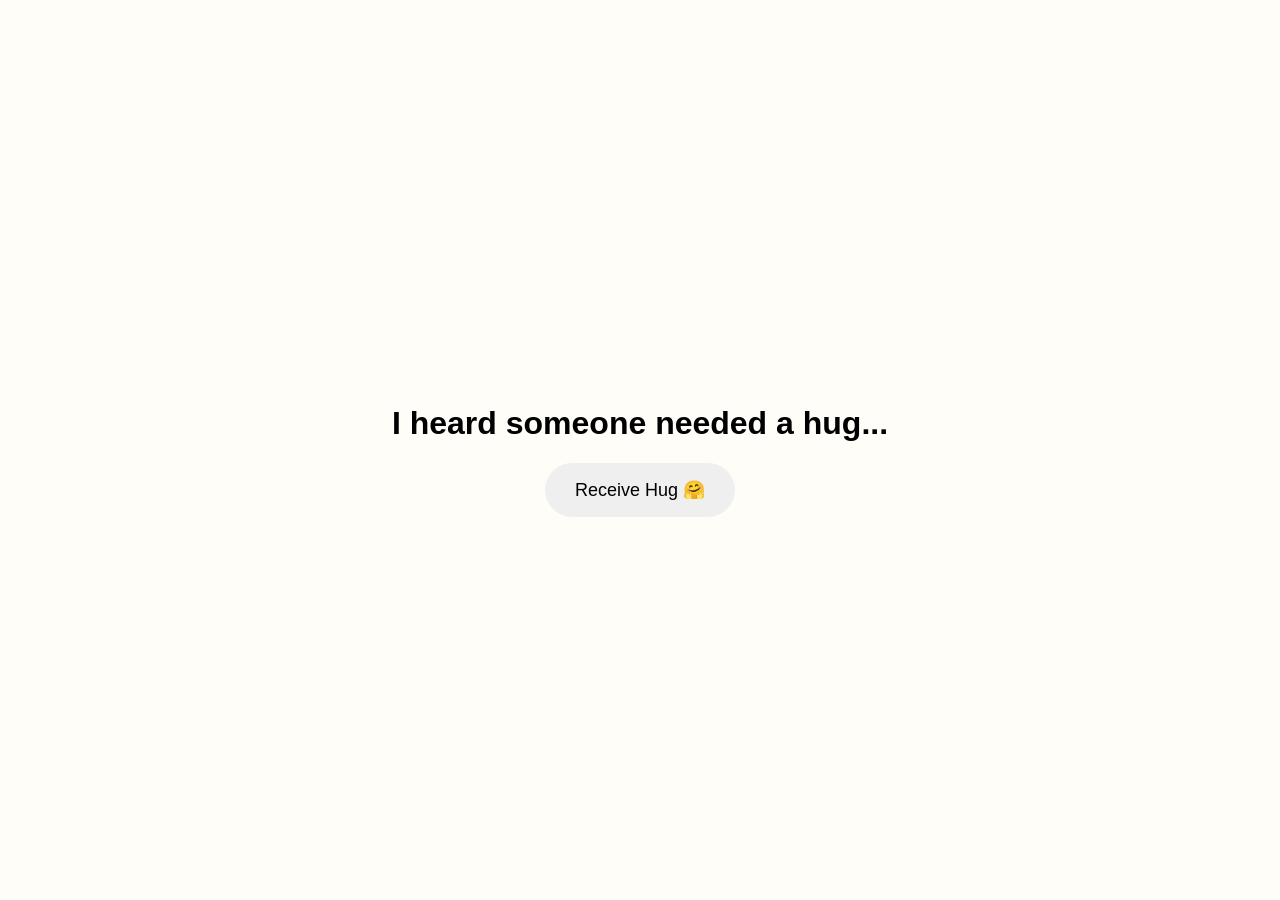
==== commit 7d75c956: "Add files via upload" ====
--- a/index.html
+++ b/index.html
@@ -1,491 +1,85 @@
-<!DOCTYPE html>
-<html lang="en">
-<head>
-<meta charset="UTF-8">
-<meta name="viewport" content="width=device-width, initial-scale=1.0">
-<title>Ishanaverse Ultimate 🌌</title>
-
-<style>
-*{
-margin:0;
-padding:0;
-box-sizing:border-box;
-font-family:Poppins,sans-serif;
-}
-
-body{
-background:linear-gradient(180deg,#0d1117,#1a2332,#2d3b13);
-color:white;
-overflow-x:hidden;
-}
-
-#stars{
-position:fixed;
-inset:0;
-pointer-events:none;
-}
-
-.star{
-position:absolute;
-background:white;
-border-radius:50%;
-animation:twinkle 3s infinite alternate;
-}
-
-@keyframes twinkle{
-from{opacity:.2}
-to{opacity:1}
-}
-
-.hero{
-min-height:100vh;
-display:flex;
-justify-content:center;
-align-items:center;
-text-align:center;
-padding:20px;
-}
-
-.glass{
-background:rgba(255,255,255,.08);
-backdrop-filter:blur(10px);
-border:1px solid rgba(255,255,255,.15);
-border-radius:25px;
-padding:30px;
-max-width:900px;
-}
-
-h1{
-font-size:4rem;
-}
-
-.subtitle{
-margin-top:15px;
-opacity:.85;
-}
-
-.btn{
-padding:12px 20px;
-border:none;
-border-radius:999px;
-cursor:pointer;
-margin:8px;
-font-size:1rem;
-}
-
-.primary{
-background:#6b8e23;
-color:white;
-}
-
-.section{
-padding:80px 20px;
-}
-
-.card{
-background:rgba(255,255,255,.08);
-border-radius:20px;
-padding:25px;
-max-width:900px;
-margin:auto;
-}
-
-.planet{
-width:220px;
-height:220px;
-margin:30px auto;
-border-radius:50%;
-background:
-radial-gradient(circle at 30% 30%,
-#ffffff,
-#b8d48a 35%,
-#6b8e23 70%,
-#2d3b13);
-box-shadow:
-0 0 40px rgba(141,178,85,.5),
-0 0 80px rgba(141,178,85,.2);
-animation:
-spin 18s linear infinite,
-floaty 5s ease-in-out infinite;
-}
-
-@keyframes spin{
-from{transform:rotate(0deg)}
-to{transform:rotate(360deg)}
-}
-
-@keyframes floaty{
-0%,100%{translate:0 0}
-50%{translate:0 -15px}
-}
-
-.output{
-margin-top:15px;
-font-size:1.1rem;
-}
-
-#garden{
-font-size:2rem;
-word-wrap:break-word;
-margin-top:15px;
-}
-
-footer{
-padding:50px;
-text-align:center;
-opacity:.8;
-}
-</style>
-</head>
-
-<body>
-
-<div id="stars"></div>
-
-<section class="hero">
-<div class="glass">
-
-<h1>🌌 Ishanaverse Ultimate</h1>
-
-<p class="subtitle">
-A tiny universe dedicated to Ishana 🌿🤍
-</p>
-
-<a href="#planet">
-<button class="btn primary">
-Enter Universe 🚀
-</button>
-</a>
-
-</div>
-</section>
-
-<section id="planet" class="section">
-
-<div class="card">
-
-<h2>🌍 Planet Ishana</h2>
-
-<div class="planet"></div>
-
-<p>
-Planet Ishana is a rare world known for kindness,
-comfort, laughter, and positive energy.
-Scientists are still studying why everyone leaves
-this planet smiling.
-</p>
-
-<br>
-
-<button class="btn primary" onclick="artifact()">
-Discover Artifact ✨
-</button>
-
-<div id="artifactOut" class="output"></div>
-
-<br>
-
-<button class="btn primary" onclick="fact()">
-Reveal Planet Fact 🌍
-</button>
-
-<div id="factOut" class="output"></div>
-
-</div>
-
-</section>
-
-<section class="section">
-
-<div class="card">
-
-<h2>🌙 Memory Jar</h2>
-
-<button class="btn primary" onclick="memory()">
-Open Memory
-</button>
-
-<div id="memoryOut" class="output"></div>
-
-</div>
-
-</section>
-
-<section class="section">
-
-<div class="card">
-
-<h2>🌿 Compliment Generator</h2>
-
-<button class="btn primary" onclick="compliment()">
-Generate
-</button>
-
-<div id="complimentOut" class="output"></div>
-
-</div>
-
-</section>
-
-<section class="section">
-
-<div class="card">
-
-<h2>🌼 Friendship Garden</h2>
-
-<button class="btn primary" onclick="grow()">
-Grow Flower
-</button>
-
-<div id="garden">🌱</div>
-
-</div>
-
-</section>
-
-<section class="section">
-
-<div class="card">
-
-<h2>💌 Secret Letter</h2>
-
-<p style="line-height:1.8">
-
-Dear Ishana,
-
-<br><br>
-
-This website isn't really about stars,
-planets or games.
-
-It's simply a small universe built with
-appreciation.
-
-Thank you for the conversations,
-the laughs, and the memories.
-
-I hope life gives you many reasons
-to smile.
-Lots of luv forever🐱
-
-<br><br>
-
-🌿🤍
-
-</p>
-
-</div>
-
-</section>
-
-<section class="section">
-
-<div class="card">
-
-<h2>🔐 Secret Portal</h2>
-
-<input
-id="pass"
-placeholder="Password"
-style="padding:10px;border-radius:10px;border:none;margin:10px"
->
-
-<br>
-
-<button class="btn primary" onclick="unlock()">
-Unlock
-</button>
-
-<div id="portalOut" class="output"></div>
-
-</div>
-
-</section>
-
-<section class="section">
-
-<div class="card">
-
-<h2>🎮 Boss Battle</h2>
-
-<p>
-Who is the cutest person here?
-</p>
-
-<br>
-
-<button class="btn" onclick="boss(false)">
-🐧 Penguin
-</button>
-
-<button class="btn" onclick="boss(false)">
-🥔 Potato
-</button>
-
-<button class="btn primary" onclick="boss(true)">
-✨ Ishana
-</button>
-
-<div id="bossOut" class="output"></div>
-
-</div>
-
-</section>
-
-<footer>
-🌌 End of Transmission 🌌
-</footer>
-
-<script>
-
-for(let i=0;i<220;i++){
-
-let s=document.createElement("div");
-
-s.className="star";
-
-let size=Math.random()*3+1;
-
-s.style.width=size+"px";
-s.style.height=size+"px";
-
-s.style.left=Math.random()*100+"%";
-s.style.top=Math.random()*100+"%";
-
-document.getElementById("stars").appendChild(s);
-
-}
-
-const artifacts=[
-
-"🏆 Infinite Good Vibes",
-
-"🌿 Comfort Aura +100",
-
-"✨ Happiness Crystal",
-
-"🤍 Friendship Energy",
-
-"🌍 +999 Awesome Points"
-
-];
-
-function artifact(){
-
-artifactOut.innerHTML=
-artifacts[
-Math.floor(Math.random()*artifacts.length)
-];
-
-}
-
-const facts=[
-
-"🌿 Planet Ishana never runs out of good vibes.",
-
-"🤍 Visitors leave happier than before.",
-
-"✨ The atmosphere contains laughter.",
-
-"🌍 Positive energy powers the planet."
-
-];
-
-function fact(){
-
-factOut.innerHTML=
-facts[
-Math.floor(Math.random()*facts.length)
-];
-
-}
-
-const memories=[
-
-"✨ Some conversations stay with you for days.",
-
-"✨ Random moments become favorite memories.",
-
-"✨ Good company makes ordinary days better."
-
-];
-
-function memory(){
-
-memoryOut.innerHTML=
-memories[
-Math.floor(Math.random()*memories.length)
-];
-
-}
-
-const compliments=[
-
-"🌿 You make people feel comfortable.",
-
-"🤍 You are appreciated more than you know.",
-
-"✨ Your existence improves the vibe."
-
-];
-
-function compliment(){
-
-complimentOut.innerHTML=
-compliments[
-Math.floor(Math.random()*compliments.length)
-];
-
-}
-
-let flowers=0;
-
-function grow(){
-
-flowers++;
-
-garden.innerHTML+=" 🌼";
-
-}
-
-function unlock(){
-
-let p=document
-.getElementById("pass")
-.value
-.toLowerCase();
-
-if(p==="ishana"){
-
-portalOut.innerHTML=
-"🏆 Access Granted! Welcome to the secret area.";
-
-}else{
-
-portalOut.innerHTML=
-"❌ Wrong Password";
-
-}
-
-}
-
-function boss(correct){
-
-if(correct){
-
-bossOut.innerHTML=
-"🎉 Achievement Unlocked: Certified Awesome Human ✨";
-
-}else{
-
-bossOut.innerHTML=
-"❌ Try again 😭";
-
-}
-
-}
-
-</script>
-
-</body>
-</html>
+<!DOCTYPE html>
+<html lang="en">
+<head>
+<meta charset="UTF-8">
+<meta name="viewport" content="width=device-width,initial-scale=1">
+<title>Virtual Hug For Ishana</title>
+<link rel="stylesheet" href="style.css">
+</head>
+<body>
+
+<div id="overlay">
+  <h1>I heard someone needed a hug...</h1>
+  <button id="startBtn">Receive Hug 🤗</button>
+</div>
+
+<audio id="music" loop>
+  <source src="music.mp3" type="audio/mpeg">
+</audio>
+
+<div id="scene">
+
+  <div id="hearts"></div>
+
+  <div id="hugArea">
+
+    <svg id="leftArm" viewBox="0 0 300 200">
+      <path d="M10 100 Q120 20 280 100" />
+    </svg>
+
+    <svg id="rightArm" viewBox="0 0 300 200">
+      <path d="M290 100 Q180 20 20 100" />
+    </svg>
+
+    <div id="card">
+      <div id="heart">❤️</div>
+
+      <div id="message">
+        <h2>For Ishana 🤍</h2>
+
+        <p>
+        Helloooo!! Ishanaa!!
+        </p>
+
+        <p>
+        Thank you for everything.
+        Every moment with you feels special.
+        </p>
+
+        <p>
+        Your self-doubts may not stop,
+        but neither will my reminders
+        about how amazing you are.
+        </p>
+
+        <p>
+        No stepping out of this friendship.
+        </p>
+
+        <p>
+        You're stuck with me forever. 😌
+        </p>
+
+        <p>
+        So until I can give you a real hug...
+        here's a virtual one.
+        </p>
+
+        <p>
+        🤗❤️🤗
+        </p>
+
+        <p>
+        — Pushkar 🌿
+        </p>
+      </div>
+
+    </div>
+
+  </div>
+
+</div>
+
+<script src="script.js"></script>
+</body>
+</html>
--- a/style.css
+++ b/style.css
@@ -0,0 +1,137 @@
+body{
+margin:0;
+overflow:hidden;
+font-family:Poppins,sans-serif;
+background:linear-gradient(135deg,#fffdf7,#f2ece2);
+}
+
+#overlay{
+position:fixed;
+inset:0;
+display:flex;
+flex-direction:column;
+justify-content:center;
+align-items:center;
+z-index:100;
+background:#fffdf7;
+}
+
+#startBtn{
+padding:16px 30px;
+border:none;
+border-radius:50px;
+font-size:18px;
+cursor:pointer;
+}
+
+#scene{
+height:100vh;
+display:flex;
+justify-content:center;
+align-items:center;
+}
+
+#card{
+width:500px;
+max-width:90vw;
+padding:40px;
+background:rgba(255,255,255,.85);
+backdrop-filter:blur(10px);
+border-radius:30px;
+text-align:center;
+transform:scale(.8);
+opacity:0;
+transition:all 1.5s;
+}
+
+#card.show{
+opacity:1;
+transform:scale(1);
+}
+
+#heart{
+font-size:70px;
+animation:beat 1s infinite;
+}
+
+@keyframes beat{
+0%,100%{transform:scale(1);}
+50%{transform:scale(1.15);}
+}
+
+#leftArm,
+#rightArm{
+position:absolute;
+width:420px;
+height:280px;
+stroke:#f2c3c3;
+stroke-width:28;
+fill:none;
+top:50%;
+transform:translateY(-50%);
+}
+
+#leftArm{
+left:-450px;
+}
+
+#rightArm{
+right:-450px;
+}
+
+.hug #leftArm{
+animation:leftHug 3s forwards;
+}
+
+.hug #rightArm{
+animation:rightHug 3s forwards;
+}
+
+@keyframes leftHug{
+to{
+left:12%;
+}
+}
+
+@keyframes rightHug{
+to{
+right:12%;
+}
+}
+
+.squeeze{
+animation:squeeze 2.5s;
+}
+
+@keyframes squeeze{
+0%{transform:scale(1);}
+50%{transform:scale(.95);}
+100%{transform:scale(1);}
+}
+
+.heartParticle{
+position:absolute;
+font-size:22px;
+pointer-events:none;
+animation:float 6s linear forwards;
+}
+
+@keyframes float{
+from{
+transform:translateY(0);
+opacity:1;
+}
+to{
+transform:translateY(-800px);
+opacity:0;
+}
+}
+
+#message{
+opacity:0;
+transition:opacity 2s;
+}
+
+#message.show{
+opacity:1;
+}
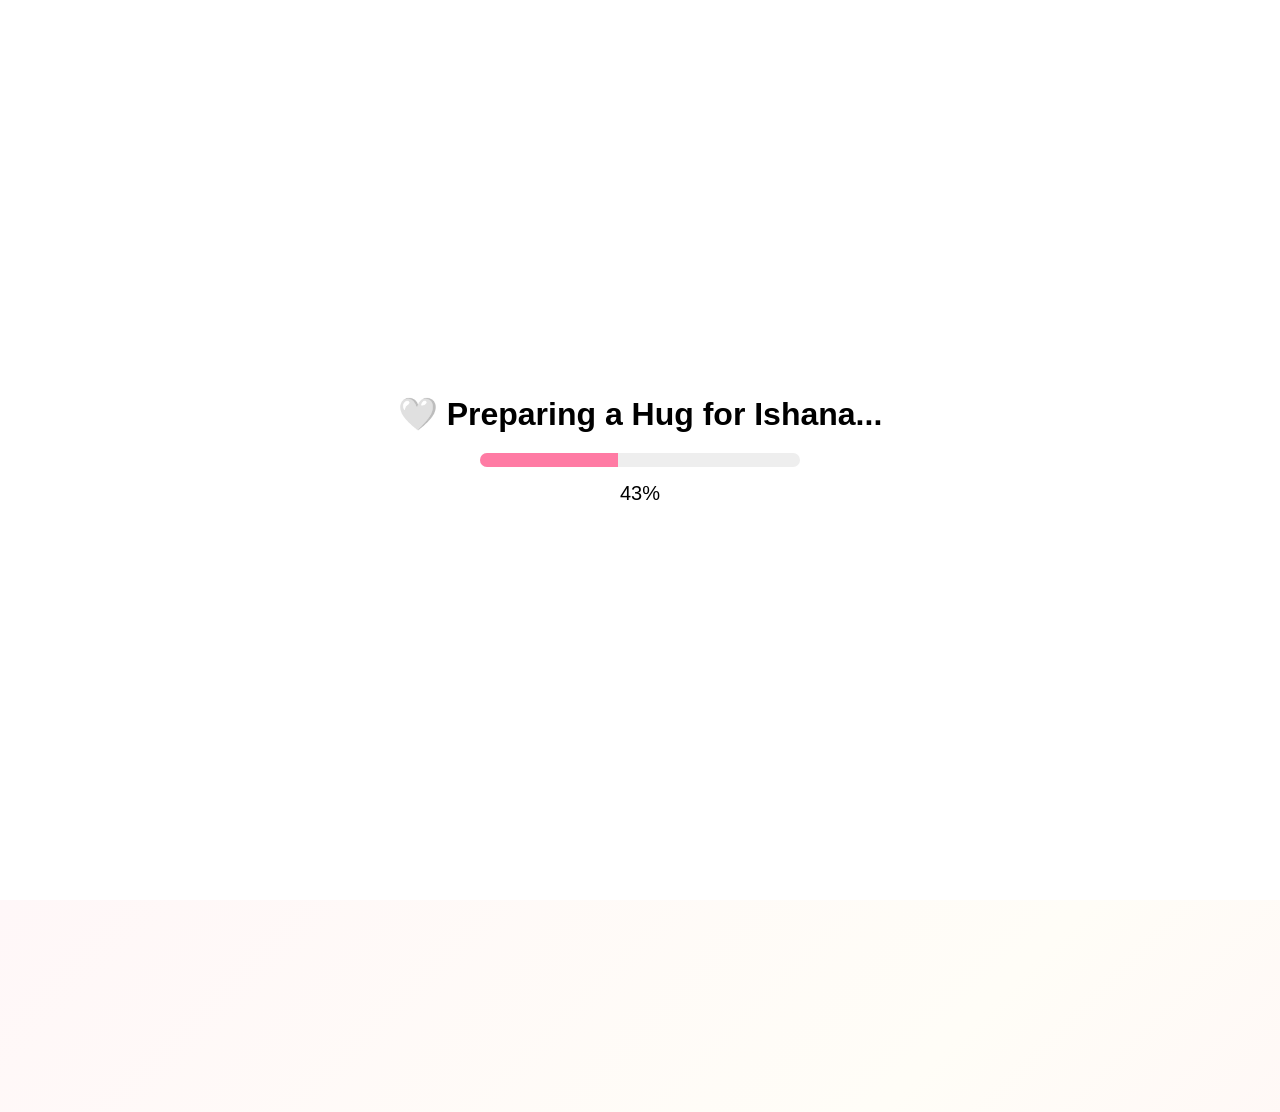
==== commit 97ef6307: "Add files via upload" ====
--- a/index.html
+++ b/index.html
@@ -1,85 +1,72 @@
 <!DOCTYPE html>
 <html lang="en">
+
 <head>
-<meta charset="UTF-8">
-<meta name="viewport" content="width=device-width,initial-scale=1">
-<title>Virtual Hug For Ishana</title>
-<link rel="stylesheet" href="style.css">
+    <meta charset="UTF-8">
+    <meta name="viewport" content="width=device-width, initial-scale=1.0">
+    <title>A Hug For Ishana 🤍</title>
+
+    <link rel="stylesheet" href="style.css">
 </head>
+
 <body>
 
-<div id="overlay">
-  <h1>I heard someone needed a hug...</h1>
-  <button id="startBtn">Receive Hug 🤗</button>
-</div>
+    <div id="loadingScreen">
 
-<audio id="music" loop>
-  <source src="music.mp3" type="audio/mpeg">
-</audio>
+        <h1>🤍 Preparing a Hug for Ishana...</h1>
 
-<div id="scene">
+        <div class="progress">
+            <div id="bar"></div>
+        </div>
 
-  <div id="hearts"></div>
-
-  <div id="hugArea">
-
-    <svg id="leftArm" viewBox="0 0 300 200">
-      <path d="M10 100 Q120 20 280 100" />
-    </svg>
-
-    <svg id="rightArm" viewBox="0 0 300 200">
-      <path d="M290 100 Q180 20 20 100" />
-    </svg>
-
-    <div id="card">
-      <div id="heart">❤️</div>
-
-      <div id="message">
-        <h2>For Ishana 🤍</h2>
-
-        <p>
-        Helloooo!! Ishanaa!!
-        </p>
-
-        <p>
-        Thank you for everything.
-        Every moment with you feels special.
-        </p>
-
-        <p>
-        Your self-doubts may not stop,
-        but neither will my reminders
-        about how amazing you are.
-        </p>
-
-        <p>
-        No stepping out of this friendship.
-        </p>
-
-        <p>
-        You're stuck with me forever. 😌
-        </p>
-
-        <p>
-        So until I can give you a real hug...
-        here's a virtual one.
-        </p>
-
-        <p>
-        🤗❤️🤗
-        </p>
-
-        <p>
-        — Pushkar 🌿
-        </p>
-      </div>
+        <p id="percent">0%</p>
 
     </div>
 
-  </div>
+    <button id="musicBtn">
+        🎵 Music
+    </button>
 
-</div>
+    <audio id="music" loop>
+        <source src="music.mp3" type="audio/mpeg">
+    </audio>
 
-<script src="script.js"></script>
+    <div id="mainContent">
+
+        <div class="scene active" id="scene1">
+
+            <img src="images/girl.png.jpg" alt="Ishana">
+
+            <h2>Ishana 🌸</h2>
+
+        </div>
+
+        <div class="scene" id="scene2">
+
+            <img src="images/walking.png.jpg" alt="Walking">
+
+            <h2>A Hug Is Approaching...</h2>
+
+        </div>
+
+        <div class="scene" id="scene3">
+
+            <img id="hugImage" src="images/hug.png.jpg" alt="Hug">
+
+        </div>
+
+        <div id="messageBox">
+
+            <div id="typedText"></div>
+
+        </div>
+
+    </div>
+
+    <div id="petals"></div>
+
+    <script src="script.js"></script>
+
 </body>
+
 </html>
--- a/style.css
+++ b/style.css
@@ -1,137 +1,222 @@
+*{
+    margin:0;
+    padding:0;
+    box-sizing:border-box;
+    font-family:Segoe UI,sans-serif;
+}
+
 body{
-margin:0;
-overflow:hidden;
-font-family:Poppins,sans-serif;
-background:linear-gradient(135deg,#fffdf7,#f2ece2);
-}
-
-#overlay{
-position:fixed;
-inset:0;
-display:flex;
-flex-direction:column;
-justify-content:center;
-align-items:center;
-z-index:100;
-background:#fffdf7;
-}
-
-#startBtn{
-padding:16px 30px;
-border:none;
-border-radius:50px;
-font-size:18px;
-cursor:pointer;
-}
-
-#scene{
-height:100vh;
-display:flex;
-justify-content:center;
-align-items:center;
-}
-
-#card{
-width:500px;
-max-width:90vw;
-padding:40px;
-background:rgba(255,255,255,.85);
-backdrop-filter:blur(10px);
-border-radius:30px;
-text-align:center;
-transform:scale(.8);
-opacity:0;
-transition:all 1.5s;
-}
-
-#card.show{
-opacity:1;
-transform:scale(1);
-}
-
-#heart{
-font-size:70px;
-animation:beat 1s infinite;
-}
-
-@keyframes beat{
-0%,100%{transform:scale(1);}
-50%{transform:scale(1.15);}
-}
-
-#leftArm,
-#rightArm{
-position:absolute;
-width:420px;
-height:280px;
-stroke:#f2c3c3;
-stroke-width:28;
-fill:none;
-top:50%;
-transform:translateY(-50%);
-}
-
-#leftArm{
-left:-450px;
-}
-
-#rightArm{
-right:-450px;
-}
-
-.hug #leftArm{
-animation:leftHug 3s forwards;
-}
-
-.hug #rightArm{
-animation:rightHug 3s forwards;
-}
-
-@keyframes leftHug{
-to{
-left:12%;
-}
-}
-
-@keyframes rightHug{
-to{
-right:12%;
-}
-}
-
-.squeeze{
-animation:squeeze 2.5s;
-}
-
-@keyframes squeeze{
-0%{transform:scale(1);}
-50%{transform:scale(.95);}
-100%{transform:scale(1);}
-}
-
-.heartParticle{
-position:absolute;
-font-size:22px;
-pointer-events:none;
-animation:float 6s linear forwards;
-}
-
-@keyframes float{
-from{
-transform:translateY(0);
-opacity:1;
-}
-to{
-transform:translateY(-800px);
-opacity:0;
-}
-}
-
-#message{
-opacity:0;
-transition:opacity 2s;
-}
-
-#message.show{
-opacity:1;
+
+    min-height:100vh;
+
+    overflow:hidden;
+
+    background:
+    linear-gradient(
+        135deg,
+        #fff7f8,
+        #fffdf7,
+        #fff0f5
+    );
+
+}
+
+#loadingScreen{
+
+    position:fixed;
+
+    inset:0;
+
+    display:flex;
+
+    flex-direction:column;
+
+    justify-content:center;
+
+    align-items:center;
+
+    z-index:1000;
+
+    background:white;
+}
+
+.progress{
+
+    width:320px;
+
+    height:14px;
+
+    background:#eee;
+
+    border-radius:30px;
+
+    overflow:hidden;
+
+    margin-top:20px;
+}
+
+#bar{
+
+    height:100%;
+
+    width:0;
+
+    background:#ff7ba4;
+}
+
+#percent{
+
+    margin-top:15px;
+
+    font-size:20px;
+}
+
+#musicBtn{
+
+    position:fixed;
+
+    top:20px;
+
+    right:20px;
+
+    z-index:999;
+
+    border:none;
+
+    padding:12px 18px;
+
+    border-radius:40px;
+
+    cursor:pointer;
+
+    background:#ff7ba4;
+
+    color:white;
+}
+
+#mainContent{
+
+    display:none;
+}
+
+.scene{
+
+    position:absolute;
+
+    width:100%;
+
+    top:50%;
+
+    transform:translateY(-50%);
+
+    text-align:center;
+
+    opacity:0;
+
+    transition:1.5s;
+}
+
+.scene.active{
+
+    opacity:1;
+}
+
+.scene img{
+
+    width:90%;
+
+    max-width:450px;
+
+    border-radius:25px;
+
+    box-shadow:
+    0 15px 40px
+    rgba(0,0,0,.15);
+}
+
+.scene h2{
+
+    margin-top:20px;
+
+    color:#ff6f91;
+}
+
+#hugImage{
+
+    animation:heartbeat 1.2s infinite;
+}
+
+@keyframes heartbeat{
+
+    0%,100%{
+        transform:scale(1);
+    }
+
+    50%{
+        transform:scale(1.08);
+    }
+}
+
+#messageBox{
+
+    position:absolute;
+
+    width:100%;
+
+    bottom:40px;
+
+    display:flex;
+
+    justify-content:center;
+}
+
+#typedText{
+
+    max-width:700px;
+
+    background:
+    rgba(255,255,255,.85);
+
+    backdrop-filter:blur(10px);
+
+    padding:25px;
+
+    border-radius:20px;
+
+    line-height:1.8;
+
+    color:#555;
+
+    font-size:18px;
+}
+
+.heart,
+.petal{
+
+    position:absolute;
+
+    pointer-events:none;
+
+    animation:fall linear forwards;
+}
+
+@keyframes fall{
+
+    from{
+
+        transform:
+        translateY(-100px)
+        rotate(0deg);
+
+        opacity:1;
+    }
+
+    to{
+
+        transform:
+        translateY(120vh)
+        rotate(360deg);
+
+        opacity:0;
+    }
 }
